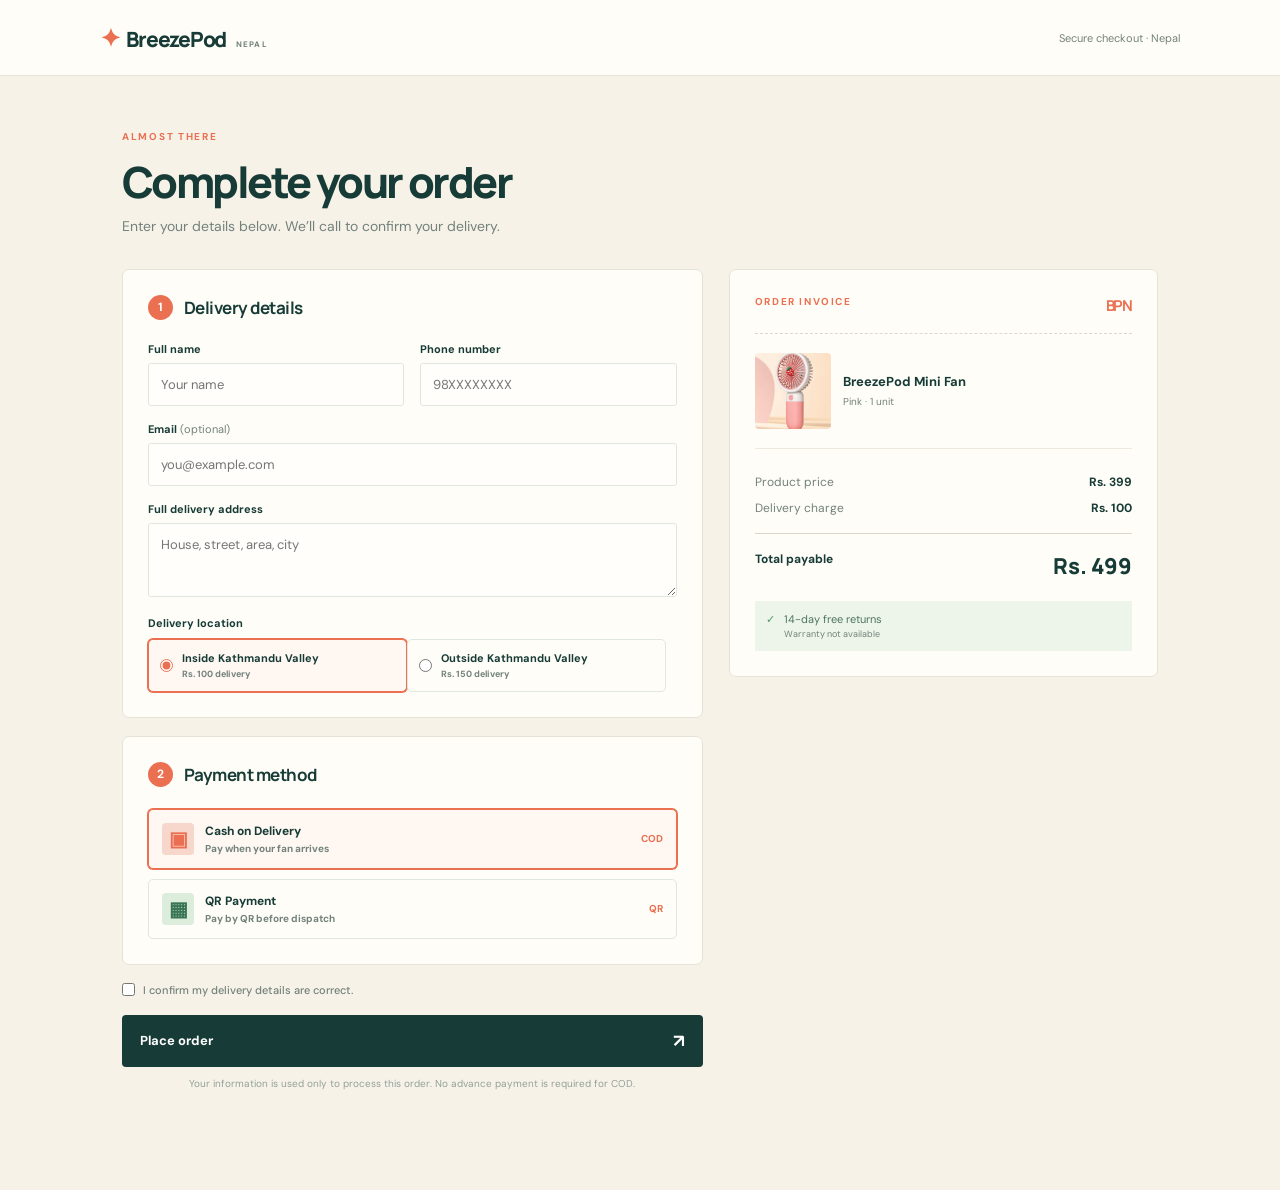
==== checkout.html @ 7b7bcc1d "Build BreezePod Nepal storefront" ====
<!doctype html>
<html lang="en">
<head>
  <meta charset="UTF-8" /><meta name="viewport" content="width=device-width, initial-scale=1.0" />
  <title>Checkout · BreezePod Nepal</title>
  <link rel="preconnect" href="https://fonts.googleapis.com"><link rel="preconnect" href="https://fonts.gstatic.com" crossorigin>
  <link href="https://fonts.googleapis.com/css2?family=DM+Sans:wght@400;500;600;700&family=Manrope:wght@700;800&display=swap" rel="stylesheet">
  <link rel="stylesheet" href="styles.css" /><link rel="stylesheet" href="checkout.css?v=2" />
</head>
<body class="checkout-page">
  <header class="checkout-header"><a class="brand" href="index.html"><span class="brand-mark">✦</span> BreezePod <small>NEPAL</small></a><span class="secure-label">Secure checkout · Nepal</span></header>
  <main class="checkout-main">
    <div class="checkout-heading"><p class="eyebrow">Almost there</p><h1>Complete your order</h1><p>Enter your details below. We’ll call to confirm your delivery.</p></div>
    <div class="checkout-grid">
      <form id="checkoutForm" class="checkout-form">
        <section class="checkout-card"><div class="step-title"><span>1</span><h2>Delivery details</h2></div><div class="form-grid"><label>Full name<input name="customerName" required placeholder="Your name" /></label><label>Phone number<input name="primaryPhone" required inputmode="tel" placeholder="98XXXXXXXX" /></label><label class="wide">Email <span class="optional">(optional)</span><input name="email" type="email" placeholder="you@example.com" /></label><label class="wide">Full delivery address<textarea name="fullAddress" required placeholder="House, street, area, city"></textarea></label><div class="wide delivery-choice"><span class="field-title">Delivery location</span><label class="location-option selected"><input type="radio" name="deliveryLocation" value="Inside Kathmandu Valley" checked /><span><strong>Inside Kathmandu Valley</strong><small>Rs. 100 delivery</small></span></label><label class="location-option"><input type="radio" name="deliveryLocation" value="Outside Kathmandu Valley" /><span><strong>Outside Kathmandu Valley</strong><small>Rs. 150 delivery</small></span></label></div></div></section>
        <section class="checkout-card"><div class="step-title"><span>2</span><h2>Payment method</h2></div><div class="payment-options"><label class="payment-option selected"><input type="radio" name="paymentMethod" value="Cash on Delivery" checked /><span class="payment-icon">▣</span><span><strong>Cash on Delivery</strong><small>Pay when your fan arrives</small></span><b>COD</b></label><label class="payment-option"><input type="radio" name="paymentMethod" value="QR Payment" /><span class="payment-icon qr">▦</span><span><strong>QR Payment</strong><small>Pay by QR before dispatch</small></span><b>QR</b></label></div><div id="qrPaymentPanel" class="qr-payment-panel" hidden><div class="qr-image-wrap"><img src="assets/payment-qr.jpg" alt="QR payment code" /><a class="qr-download" href="assets/payment-qr.jpg" download="BreezePod-payment-QR.jpg">Download QR code ↓</a></div><div><strong>Scan to pay</strong><p>After payment, enter your transaction code below. This is required for manual verification.</p><label>Transaction code<input id="transactionCode" name="transactionCode" placeholder="Enter transaction code" /></label></div></div></section>
        <label class="check-line"><input type="checkbox" required /> <span>I confirm my delivery details are correct.</span></label>
        <button class="button dark full" type="submit">Place order <span>↗</span></button>
        <p class="checkout-footnote">Your information is used only to process this order. No advance payment is required for COD.</p>
      </form>
      <aside class="invoice-card"><div class="invoice-top"><span>ORDER INVOICE</span><strong>BPN</strong></div><div class="invoice-product"><img id="invoiceImage" src="assets/product-hero.png" alt="Selected fan" /><div><strong>BreezePod Mini Fan</strong><span id="invoiceVariant">Pink · 1 unit</span></div></div><div class="invoice-lines"><div><span>Product price</span><strong id="invoiceSubtotal">Rs. 399</strong></div><div><span>Delivery charge</span><strong>Rs. 100</strong></div></div><div class="invoice-total"><span>Total payable</span><strong id="invoiceTotal">Rs. 499</strong></div><div class="invoice-note"><span>✓</span><p>14-day free returns<br><small>Warranty not available</small></p></div></aside>
    </div>
  </main>
  <script src="checkout.js?v=3"></script>
</body>
</html>
---- styles.css ----
:root{--ink:#173b36;--muted:#72827b;--cream:#fffaf0;--yellow:#f5c54f;--coral:#eb7051;--line:#dfe8df;--white:#fffdf7}*{box-sizing:border-box}html{scroll-behavior:smooth}body{margin:0;background:var(--cream);color:var(--ink);font-family:'DM Sans',sans-serif}a{color:inherit;text-decoration:none}.page-width{max-width:1140px;margin:auto;padding-left:24px;padding-right:24px}.urgency{height:30px;background:var(--ink);color:#fff9e7;display:flex;justify-content:center;align-items:center;gap:9px;font-size:10px;letter-spacing:.06em}.urgency span{color:var(--yellow)}.urgency b{color:#6fa184}.site-header{height:69px;display:flex;align-items:center;justify-content:space-between;max-width:1140px;margin:auto;padding:0 24px}.brand{font-family:Manrope,sans-serif;font-weight:800;letter-spacing:-.06em;font-size:21px}.brand-mark{color:var(--coral);font-size:25px;margin-right:4px}.brand small{font-family:'DM Sans';font-size:8px;letter-spacing:.15em;color:var(--muted);margin-left:7px}.header-order{font-size:12px;font-weight:700;background:var(--coral);color:white;border-radius:4px;padding:11px 15px}.header-order span{font-size:16px;margin-left:9px}.buy-first{max-width:1140px;margin:auto;display:grid;grid-template-columns:1.08fr .92fr;gap:57px;align-items:center;padding:17px 24px 44px}.visual-side{position:relative}.hero-image{height:520px;border-radius:12px;overflow:hidden;background:#f6db98}.hero-image img{height:100%;width:100%;object-fit:cover}.review-pill{position:absolute;z-index:2;top:15px;left:15px;padding:10px 13px;border-radius:3px;background:#fffdf7;box-shadow:0 8px 25px #705b2d1f;font-size:11px}.review-pill strong{font-size:14px}.review-pill span{color:var(--yellow);font-size:10px;letter-spacing:-2px;margin:0 5px}.review-pill small{color:var(--muted)}.image-caption{display:flex;justify-content:space-between;color:var(--muted);font-size:10px;margin:8px 1px}.quick-thumbs{display:flex;gap:9px;margin-top:10px}.thumb{height:56px;width:56px;border-radius:4px;overflow:hidden;border:2px solid transparent;padding:0;cursor:pointer;background:#f5eddd}.thumb.active{border-color:var(--coral)}.thumb img{width:100%;height:100%;object-fit:cover}.buy-side{padding:3px 0}.eyebrow{color:var(--coral);font-size:10px;font-weight:700;letter-spacing:.17em;text-transform:uppercase;margin:0 0 17px}.live-dot{height:7px;width:7px;background:#63b476;border-radius:50%;display:inline-block;margin-right:7px}.buy-side h1,h2{font-family:Manrope,sans-serif;letter-spacing:-.065em;line-height:1.02;margin:0}.buy-side h1{font-size:54px}.buy-side h1 em,h2 em{color:var(--coral);font-style:normal}.sales-line{font-size:15px;color:var(--muted);line-height:1.6;max-width:390px;margin:19px 0 18px}.price-row{display:flex;align-items:center;gap:12px;margin-bottom:16px}.price-row strong{font:800 29px Manrope}.price-row del{color:#9ba99f;font-size:14px}.price-row b{font-size:10px;color:#7b651f;background:#f4dc8e;padding:6px 8px;border-radius:3px}.benefit-strip{display:flex;gap:8px;flex-wrap:wrap;margin-bottom:20px}.benefit-strip span{font-size:10px;font-weight:600;color:#43705d;background:#e6f0e5;padding:7px 9px;border-radius:3px}.choice-box{border-top:1px solid var(--line);padding-top:17px}.choice-head{display:flex;justify-content:space-between;font-size:12px}.choice-head strong{font-weight:700}.color-options{display:flex;gap:11px;margin:13px 0 20px;flex-wrap:wrap}.color-swatch{height:28px;width:28px;border-radius:50%;border:3px solid var(--cream);outline:1px solid transparent;cursor:pointer}.color-swatch.selected{outline-color:var(--coral)}.pink{background:#eeb8bb}.green{background:#2b8668}.yellow{background:#f3c32e}.orange{background:#ec7149}.mint{background:#8fd8cb}.burgundy{background:#6d293e}.navy{background:#293d4c}.purchase-row{display:flex;gap:11px}.quantity-control{display:flex;align-items:center;border:1px solid var(--line);border-radius:4px;background:white}.quantity-control button{background:transparent;border:0;font-size:18px;width:31px;height:47px;color:var(--ink);cursor:pointer}.quantity-control strong{font-size:12px;width:23px;text-align:center}.button{display:inline-flex;align-items:center;justify-content:space-between;border:0;border-radius:4px;padding:14px 18px;font:700 13px 'DM Sans';cursor:pointer}.button span,.button i{font-size:18px;margin-left:16px;font-style:normal}.primary{background:var(--coral);color:#fff;box-shadow:0 10px 25px #eb705130}.buy-button{flex:1;justify-content:center;font-size:14px}.delivery-line{display:flex;gap:10px;align-items:center;border-bottom:1px solid var(--line);padding:16px 0 13px}.delivery-line>span:first-child{font-size:18px;color:var(--coral)}.delivery-line strong,.delivery-line small{display:block}.delivery-line strong{font-size:11px}.delivery-line small{font-size:10px;color:var(--muted);margin-top:3px}.delivery-line .lock{margin-left:auto;color:#82a391}.stock-note{font-size:10px;color:#6d8177;margin:12px 0 0}.stock-note span{height:6px;width:6px;border-radius:50%;display:inline-block;background:#e5a031;margin-right:5px}.social-proof{background:#f4d47b;display:flex;justify-content:center;align-items:center;gap:60px;padding:28px 24px}.social-proof>div:first-child{max-width:415px;position:relative;padding-left:35px}.social-proof p{font:700 16px/1.35 Manrope;margin:0 0 8px}.social-proof b{position:absolute;left:0;top:-10px;color:var(--coral);font:800 44px Manrope}.social-proof small{font-size:10px;color:#6c775e}.proof-stat{border-left:1px solid #cbae54;padding-left:35px}.proof-stat strong,.proof-stat span{display:block}.proof-stat strong{font:800 22px Manrope}.proof-stat span{font-size:10px;color:#6c775e;margin-top:3px}.details{padding-top:102px;padding-bottom:110px}.section-title h2{font-size:43px}.section-title{display:flex;justify-content:space-between;align-items:end;margin-bottom:48px}.section-title .eyebrow{margin:0 0 6px}.feature-grid{display:grid;grid-template-columns:repeat(3,1fr);border-top:1px solid var(--line);margin-bottom:110px}.feature-grid article{padding:26px 35px 0 0;border-right:1px solid var(--line);margin-right:35px}.feature-grid article:last-child{border-right:0}.feature-grid span{color:#a5b7ad;font-size:11px}.feature-grid h3{font:700 18px Manrope;margin:27px 0 10px}.feature-grid p,.description-block p,.description-block li{color:var(--muted);font-size:13px;line-height:1.7}.description-block{display:grid;grid-template-columns:1fr 1fr;gap:100px;border-top:1px solid var(--line);padding-top:54px}.description-block h2{font-size:38px}.description-block ul{padding:0;list-style:none;columns:2}.description-block li{margin:10px 0}.description-block li:before{content:'✓';color:var(--coral);font-weight:700;margin-right:8px}.order-section{background:var(--ink);color:#fff;padding:88px 0}.order-wrap{display:grid;grid-template-columns:.8fr 1.2fr;gap:85px}.order-section h2{font-size:50px}.order-section .order-wrap>div>p:not(.eyebrow){color:#b4c8bc;max-width:300px;line-height:1.6;font-size:14px}form{background:var(--white);color:var(--ink);padding:27px;border-radius:6px}.form-grid{display:grid;grid-template-columns:1fr 1fr;gap:16px}label{font-size:11px;font-weight:700}input,textarea{display:block;width:100%;padding:11px;margin-top:7px;border:1px solid var(--line);border-radius:3px;background:#fffefb;font:13px 'DM Sans';color:var(--ink)}textarea{height:70px;resize:vertical}.wide{grid-column:span 2}.check-line{display:flex;align-items:center;gap:8px;color:var(--muted);font-weight:500;margin:18px 0}.check-line input{width:auto;margin:0;accent-color:var(--coral)}.full{width:100%}.dark{background:var(--ink);color:white}.form-footnote{text-align:center;color:#98a59c;font-size:10px}.success-message{background:#e5f4e7;color:#316d3b;padding:12px;border-radius:3px;font-size:12px;text-align:center}.site-footer{min-height:90px;display:flex;align-items:center;justify-content:space-between;color:var(--muted);font-size:10px}.mobile-buybar{display:none}
@media(max-width:800px){body{padding-bottom:73px}.urgency{height:28px;font-size:9px;white-space:nowrap;padding:0 7px}.site-header{height:56px;padding:0 16px}.brand{font-size:18px}.header-order{display:none}.buy-first{display:flex;flex-direction:column;gap:18px;padding:7px 14px 22px;align-items:stretch}.visual-side{order:0}.buy-side{order:1}.hero-image{height:57vh;min-height:360px;max-height:500px;border-radius:9px}.review-pill{top:10px;left:10px;padding:8px 10px}.image-caption{margin-top:6px}.quick-thumbs{position:absolute;bottom:20px;right:9px;margin:0}.thumb{height:46px;width:46px;border-color:#fff9}.buy-side h1{font-size:42px}.sales-line{font-size:14px;margin:13px 0}.eyebrow{margin-bottom:12px}.benefit-strip{margin-bottom:14px}.choice-box{padding-top:14px}.color-options{margin-bottom:14px}.purchase-row{margin-top:2px}.delivery-line{padding:12px 0 8px}.stock-note{margin-top:9px}.social-proof{gap:25px;justify-content:space-between;padding:23px 18px}.social-proof>div:first-child{padding-left:21px;max-width:230px}.social-proof p{font-size:12px}.proof-stat{padding-left:17px}.proof-stat strong{font-size:17px}.proof-stat span{font-size:9px}.details{padding:66px 18px 75px}.section-title{display:block;margin-bottom:32px}.section-title h2{font-size:35px}.feature-grid{grid-template-columns:1fr;margin-bottom:65px}.feature-grid article{border-right:0;border-bottom:1px solid var(--line);padding:20px 0;margin:0}.feature-grid h3{margin:14px 0 6px}.description-block{grid-template-columns:1fr;gap:20px;padding-top:35px}.description-block h2{font-size:32px}.description-block ul{columns:1}.order-section{padding:66px 0}.order-wrap{grid-template-columns:1fr;gap:28px}.order-wrap.page-width{padding-left:18px;padding-right:18px}.order-section h2{font-size:40px}.form-grid{gap:13px}.mobile-buybar{height:67px;position:fixed;z-index:20;bottom:0;left:0;right:0;display:flex;align-items:center;justify-content:space-between;gap:12px;padding:9px 14px;background:#fffdf7;box-shadow:0 -5px 20px #173b3620}.mobile-buybar strong,.mobile-buybar small{display:block}.mobile-buybar strong{font:800 18px Manrope}.mobile-buybar small{font-size:9px;color:var(--muted)}.mobile-buybar .button{width:57%;padding:13px 16px}.site-footer{padding:20px 18px;flex-wrap:wrap;gap:10px}.site-footer>span:last-child{width:100%}}
@media(max-width:380px){.hero-image{min-height:320px}.buy-side h1{font-size:37px}.benefit-strip span{font-size:9px;padding:6px}.color-options{gap:8px}}
---- checkout.css ----
.checkout-page{background:#f7f2e8;min-height:100vh}.checkout-header{height:76px;background:#fffdf7;border-bottom:1px solid #e8e4d9;display:flex;align-items:center;justify-content:space-between;padding:0 max(22px,calc((100% - 1080px)/2))}.secure-label{font-size:11px;color:var(--muted)}.checkout-main{max-width:1080px;margin:auto;padding:54px 22px 90px}.checkout-heading h1{font:800 43px/1.02 Manrope;letter-spacing:-.06em;margin:0}.checkout-heading>p:last-child{color:var(--muted);font-size:14px;margin:13px 0 34px}.checkout-grid{display:grid;grid-template-columns:1.15fr .85fr;gap:26px;align-items:start}.checkout-form{background:transparent;padding:0}.checkout-card,.invoice-card{background:#fffdf7;border:1px solid #e7e2d8;border-radius:7px;padding:25px;margin-bottom:18px}.step-title{display:flex;align-items:center;gap:11px;margin-bottom:22px}.step-title>span{width:25px;height:25px;border-radius:50%;background:var(--coral);color:white;display:grid;place-items:center;font-size:12px;font-weight:700}.step-title h2{font:700 17px Manrope;letter-spacing:-.03em}.checkout-page .form-grid{display:grid;grid-template-columns:1fr 1fr;gap:16px}.checkout-page label{font-size:11px;font-weight:700}.checkout-page input,.checkout-page textarea{display:block;width:100%;padding:12px;margin-top:7px;border:1px solid #dfe8df;border-radius:3px;background:#fffefb;font:13px 'DM Sans';color:var(--ink)}.checkout-page textarea{height:74px;resize:vertical}.checkout-page .wide{grid-column:span 2}.payment-options{display:grid;gap:10px}.payment-option{display:flex;align-items:center;gap:11px;border:1px solid #dfe8df;border-radius:5px;padding:13px;cursor:pointer}.payment-option.selected{border-color:var(--coral);background:#fff7f2;box-shadow:0 0 0 1px var(--coral)}.payment-option input{display:none}.payment-icon{display:grid;place-items:center;width:32px;height:32px;background:#f7d6cc;color:var(--coral);border-radius:4px;font-size:20px}.payment-icon.qr{background:#dceddc;color:#397455}.payment-option span:nth-of-type(2){flex:1}.payment-option strong,.payment-option small{display:block}.payment-option strong{font-size:12px}.payment-option small{font-size:10px;color:var(--muted);margin-top:3px}.payment-option>b{font-size:10px;color:var(--coral)}.qr-note{font-size:10px;line-height:1.5;background:#fff4d4;color:#78642c;padding:11px;margin-top:12px;border-radius:3px}.checkout-page .check-line{display:flex;align-items:center;gap:8px;color:var(--muted);font-weight:500;margin:18px 0}.checkout-page .check-line input{width:auto;margin:0;accent-color:var(--coral)}.checkout-footnote{text-align:center;color:#93a198;font-size:10px}.invoice-card{position:sticky;top:20px}.invoice-top{display:flex;justify-content:space-between;color:var(--coral);font-size:10px;font-weight:700;letter-spacing:.16em;border-bottom:1px dashed #ddd7cb;padding-bottom:17px}.invoice-top strong{font-family:Manrope;font-size:15px;letter-spacing:-.08em}.invoice-product{display:flex;align-items:center;gap:12px;padding:19px 0}.invoice-product img{width:76px;height:76px;border-radius:4px;object-fit:cover}.invoice-product strong,.invoice-product span{display:block}.invoice-product strong{font-size:13px}.invoice-product span{font-size:10px;color:var(--muted);margin-top:5px}.invoice-lines{border-top:1px solid #eee9df;padding-top:15px}.invoice-lines div,.invoice-total{display:flex;justify-content:space-between;font-size:12px;margin:10px 0}.invoice-lines span{color:var(--muted)}.invoice-total{border-top:1px solid #ddd7cb;padding-top:17px;margin-top:17px;font-weight:700}.invoice-total strong{font:800 22px Manrope}.invoice-note{display:flex;gap:9px;background:#edf4e9;margin-top:20px;padding:11px;font-size:11px;color:#4d765c}.invoice-note span{color:#4c9b62}.invoice-note p{margin:0}.invoice-note small{color:var(--muted);font-size:9px}
@media(max-width:760px){.checkout-header{height:64px;padding:0 16px}.secure-label{font-size:9px}.checkout-main{padding:35px 14px 50px}.checkout-heading h1{font-size:34px}.checkout-grid{grid-template-columns:1fr;gap:12px}.invoice-card{grid-row:1;position:static}.checkout-form{grid-row:2}.invoice-product img{width:62px;height:62px}.checkout-card{padding:19px}.checkout-page .form-grid{gap:13px}.checkout-page .button{padding:15px}.checkout-page .wide{grid-column:span 2}}
@media(max-width:410px){.checkout-page .form-grid{grid-template-columns:1fr}.checkout-page .wide{grid-column:auto}}
.thank-page{min-height:100vh;display:grid;place-items:center;background:#f4d47b;padding:24px}.thank-card{max-width:560px;text-align:center;background:#fffdf7;border-radius:9px;padding:54px 36px;box-shadow:0 20px 60px #8a6d2628}.thank-mark{width:58px;height:58px;border-radius:50%;display:grid;place-items:center;margin:0 auto 22px;background:#e3f1e1;color:#4e9a5f;font:700 30px Manrope}.thank-card h1{font:800 42px/1.04 Manrope;letter-spacing:-.06em;margin:0}.thank-card h1 em{color:var(--coral);font-style:normal}.thank-card>p:not(.eyebrow){color:var(--muted);font-size:14px;line-height:1.6;max-width:380px;margin:18px auto 25px}.thank-summary{display:grid;grid-template-columns:1fr 1fr;gap:8px 20px;text-align:left;border-top:1px dashed #ded7c9;border-bottom:1px dashed #ded7c9;padding:16px 0;margin-bottom:25px}.thank-summary span{font-size:10px;color:var(--muted)}.thank-summary strong{font-size:13px}.thank-summary strong:nth-of-type(2){text-align:right;font:800 19px Manrope}.thank-card .button{width:100%}@media(max-width:480px){.thank-card{padding:42px 22px}.thank-card h1{font-size:34px}}
.optional{font-weight:400;color:var(--muted)}.address-hint{display:block;color:var(--muted);font-size:10px;font-weight:400;margin-top:7px}
.field-title{display:block;font-size:11px;font-weight:700;margin-bottom:9px}.delivery-choice{margin-top:3px}.location-option{display:inline-flex;vertical-align:top;width:49%;align-items:center;gap:9px;border:1px solid #dfe8df;border-radius:5px;padding:11px;cursor:pointer}.location-option.selected{border-color:var(--coral);background:#fff7f2;box-shadow:0 0 0 1px var(--coral)}.location-option input{width:auto!important;margin:0!important;accent-color:var(--coral)}.location-option strong,.location-option small{display:block}.location-option strong{font-size:11px}.location-option small{font-size:9px;color:var(--muted);margin-top:3px}.qr-payment-panel{display:flex;align-items:center;gap:16px;background:#f0f7ec;border:1px solid #d7e7d2;border-radius:5px;margin-top:13px;padding:13px}.qr-payment-panel img{width:125px;height:125px;object-fit:contain;background:white}.qr-payment-panel strong{font-size:13px}.qr-payment-panel p{color:var(--muted);font-size:10px;line-height:1.5;margin:7px 0 10px}.qr-payment-panel label{font-size:10px}.qr-payment-panel input{margin-top:5px}@media(max-width:760px){.location-option{width:100%;margin-bottom:8px}.qr-payment-panel{align-items:flex-start}.qr-payment-panel img{width:105px;height:105px}}@media(max-width:410px){.qr-payment-panel{display:block}.qr-payment-panel img{display:block;margin:0 auto 12px}}
.qr-payment-panel[hidden]{display:none!important}
.qr-image-wrap{display:flex;flex-direction:column;align-items:center;gap:7px}.qr-download{font-size:10px;font-weight:700;color:var(--coral);white-space:nowrap}.qr-download:hover{text-decoration:underline}
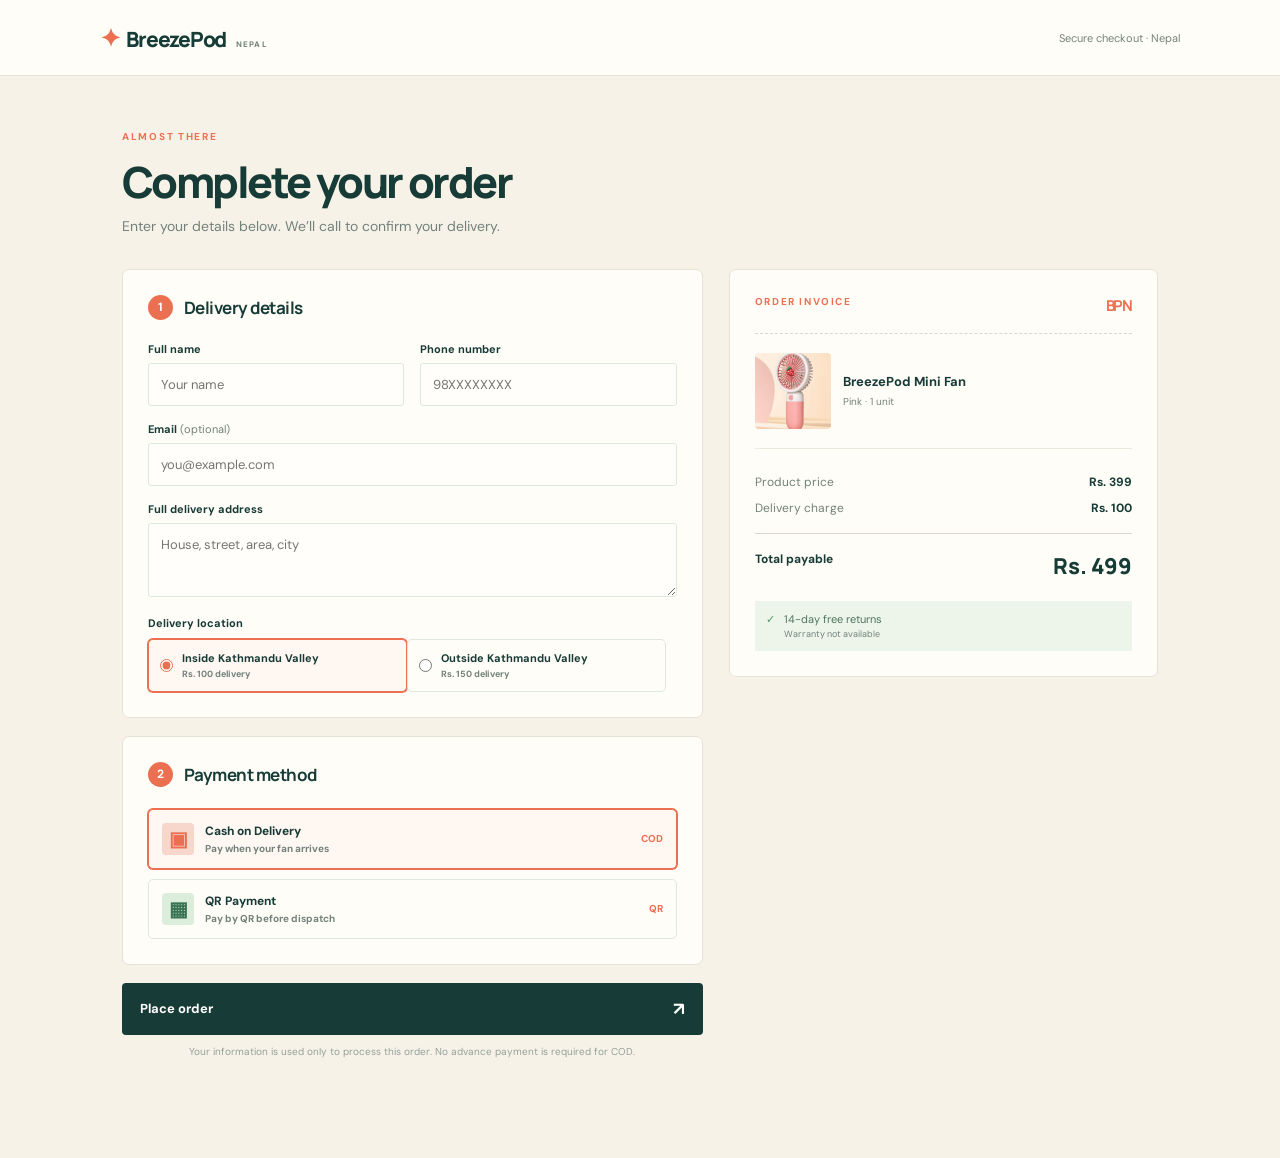
==== commit 48d90ced: "Remove checkout confirmation checkbox" ====
--- a/checkout.html
+++ b/checkout.html
@@ -3,6 +3,7 @@
 <head>
   <meta charset="UTF-8" /><meta name="viewport" content="width=device-width, initial-scale=1.0" />
   <title>Checkout · BreezePod Nepal</title>
+  <link rel="icon" href="assets/favicon.svg" type="image/svg+xml" />
   <link rel="preconnect" href="https://fonts.googleapis.com"><link rel="preconnect" href="https://fonts.gstatic.com" crossorigin>
   <link href="https://fonts.googleapis.com/css2?family=DM+Sans:wght@400;500;600;700&family=Manrope:wght@700;800&display=swap" rel="stylesheet">
   <link rel="stylesheet" href="styles.css" /><link rel="stylesheet" href="checkout.css?v=2" />
@@ -15,8 +16,8 @@
       <form id="checkoutForm" class="checkout-form">
         <section class="checkout-card"><div class="step-title"><span>1</span><h2>Delivery details</h2></div><div class="form-grid"><label>Full name<input name="customerName" required placeholder="Your name" /></label><label>Phone number<input name="primaryPhone" required inputmode="tel" placeholder="98XXXXXXXX" /></label><label class="wide">Email <span class="optional">(optional)</span><input name="email" type="email" placeholder="you@example.com" /></label><label class="wide">Full delivery address<textarea name="fullAddress" required placeholder="House, street, area, city"></textarea></label><div class="wide delivery-choice"><span class="field-title">Delivery location</span><label class="location-option selected"><input type="radio" name="deliveryLocation" value="Inside Kathmandu Valley" checked /><span><strong>Inside Kathmandu Valley</strong><small>Rs. 100 delivery</small></span></label><label class="location-option"><input type="radio" name="deliveryLocation" value="Outside Kathmandu Valley" /><span><strong>Outside Kathmandu Valley</strong><small>Rs. 150 delivery</small></span></label></div></div></section>
         <section class="checkout-card"><div class="step-title"><span>2</span><h2>Payment method</h2></div><div class="payment-options"><label class="payment-option selected"><input type="radio" name="paymentMethod" value="Cash on Delivery" checked /><span class="payment-icon">▣</span><span><strong>Cash on Delivery</strong><small>Pay when your fan arrives</small></span><b>COD</b></label><label class="payment-option"><input type="radio" name="paymentMethod" value="QR Payment" /><span class="payment-icon qr">▦</span><span><strong>QR Payment</strong><small>Pay by QR before dispatch</small></span><b>QR</b></label></div><div id="qrPaymentPanel" class="qr-payment-panel" hidden><div class="qr-image-wrap"><img src="assets/payment-qr.jpg" alt="QR payment code" /><a class="qr-download" href="assets/payment-qr.jpg" download="BreezePod-payment-QR.jpg">Download QR code ↓</a></div><div><strong>Scan to pay</strong><p>After payment, enter your transaction code below. This is required for manual verification.</p><label>Transaction code<input id="transactionCode" name="transactionCode" placeholder="Enter transaction code" /></label></div></div></section>
-        <label class="check-line"><input type="checkbox" required /> <span>I confirm my delivery details are correct.</span></label>
         <button class="button dark full" type="submit">Place order <span>↗</span></button>
+        <p id="checkoutError" class="checkout-error" hidden></p>
         <p class="checkout-footnote">Your information is used only to process this order. No advance payment is required for COD.</p>
       </form>
       <aside class="invoice-card"><div class="invoice-top"><span>ORDER INVOICE</span><strong>BPN</strong></div><div class="invoice-product"><img id="invoiceImage" src="assets/product-hero.png" alt="Selected fan" /><div><strong>BreezePod Mini Fan</strong><span id="invoiceVariant">Pink · 1 unit</span></div></div><div class="invoice-lines"><div><span>Product price</span><strong id="invoiceSubtotal">Rs. 399</strong></div><div><span>Delivery charge</span><strong>Rs. 100</strong></div></div><div class="invoice-total"><span>Total payable</span><strong id="invoiceTotal">Rs. 499</strong></div><div class="invoice-note"><span>✓</span><p>14-day free returns<br><small>Warranty not available</small></p></div></aside>
--- a/checkout.css
+++ b/checkout.css
@@ -6,3 +6,6 @@
 .field-title{display:block;font-size:11px;font-weight:700;margin-bottom:9px}.delivery-choice{margin-top:3px}.location-option{display:inline-flex;vertical-align:top;width:49%;align-items:center;gap:9px;border:1px solid #dfe8df;border-radius:5px;padding:11px;cursor:pointer}.location-option.selected{border-color:var(--coral);background:#fff7f2;box-shadow:0 0 0 1px var(--coral)}.location-option input{width:auto!important;margin:0!important;accent-color:var(--coral)}.location-option strong,.location-option small{display:block}.location-option strong{font-size:11px}.location-option small{font-size:9px;color:var(--muted);margin-top:3px}.qr-payment-panel{display:flex;align-items:center;gap:16px;background:#f0f7ec;border:1px solid #d7e7d2;border-radius:5px;margin-top:13px;padding:13px}.qr-payment-panel img{width:125px;height:125px;object-fit:contain;background:white}.qr-payment-panel strong{font-size:13px}.qr-payment-panel p{color:var(--muted);font-size:10px;line-height:1.5;margin:7px 0 10px}.qr-payment-panel label{font-size:10px}.qr-payment-panel input{margin-top:5px}@media(max-width:760px){.location-option{width:100%;margin-bottom:8px}.qr-payment-panel{align-items:flex-start}.qr-payment-panel img{width:105px;height:105px}}@media(max-width:410px){.qr-payment-panel{display:block}.qr-payment-panel img{display:block;margin:0 auto 12px}}
 .qr-payment-panel[hidden]{display:none!important}
 .qr-image-wrap{display:flex;flex-direction:column;align-items:center;gap:7px}.qr-download{font-size:10px;font-weight:700;color:var(--coral);white-space:nowrap}.qr-download:hover{text-decoration:underline}
+.checkout-error{background:#fff0ed;color:#a84532;border:1px solid #f2c3b9;border-radius:4px;padding:11px;font-size:11px;line-height:1.5}.checkout-error[hidden]{display:none!important}
+.thank-actions{display:grid;gap:12px}.text-link{color:var(--ink);font-size:12px;font-weight:700}.receipt-page{min-height:100vh;background:#f4d47b;padding:32px 18px}.receipt-shell{max-width:680px;margin:auto}.receipt-tools{display:flex;justify-content:space-between;align-items:center;margin-bottom:16px}.receipt-tools a,.receipt-tools button{border:0;background:none;color:var(--ink);font:700 12px 'DM Sans';cursor:pointer}.receipt-tools button{background:var(--coral);color:#fff;padding:12px 17px;border-radius:4px}.receipt-card{background:#fffdf7;border-radius:8px;padding:34px;box-shadow:0 20px 60px #8a6d2628}.receipt-brand{display:flex;justify-content:space-between;align-items:start;border-bottom:1px dashed #d8d0c1;padding-bottom:22px}.receipt-brand h1{font:800 28px Manrope;letter-spacing:-.06em;margin:0}.receipt-brand p{color:var(--coral);font-size:10px;font-weight:700;letter-spacing:.14em;margin:6px 0 0}.receipt-status{text-align:right;color:#4e9a5f;font-size:11px;font-weight:700}.receipt-meta{display:grid;grid-template-columns:1fr 1fr;gap:15px 28px;padding:22px 0;border-bottom:1px solid #eee9df}.receipt-meta span,.receipt-row span{display:block;color:var(--muted);font-size:10px;margin-bottom:4px}.receipt-meta strong,.receipt-row strong{font-size:12px;overflow-wrap:anywhere}.receipt-section{padding:20px 0;border-bottom:1px solid #eee9df}.receipt-section h2{font:700 13px Manrope;margin:0 0 14px}.receipt-row{display:flex;justify-content:space-between;gap:20px;margin:10px 0}.receipt-row strong:last-child{text-align:right}.receipt-total{display:flex;justify-content:space-between;align-items:end;padding-top:18px;font-weight:700}.receipt-total span{font-size:13px}.receipt-total strong{font:800 25px Manrope}.receipt-footer{text-align:center;color:var(--muted);font-size:10px;line-height:1.6;padding-top:21px}@media(max-width:520px){.receipt-page{padding:18px 12px}.receipt-card{padding:23px 18px}.receipt-brand h1{font-size:23px}.receipt-meta{grid-template-columns:1fr}.receipt-tools{margin-bottom:10px}}
+@media print{.receipt-page{background:#fff;padding:0}.receipt-tools{display:none}.receipt-card{box-shadow:none;border:0;padding:0}.receipt-shell{max-width:none}.receipt-footer{padding-bottom:0}}
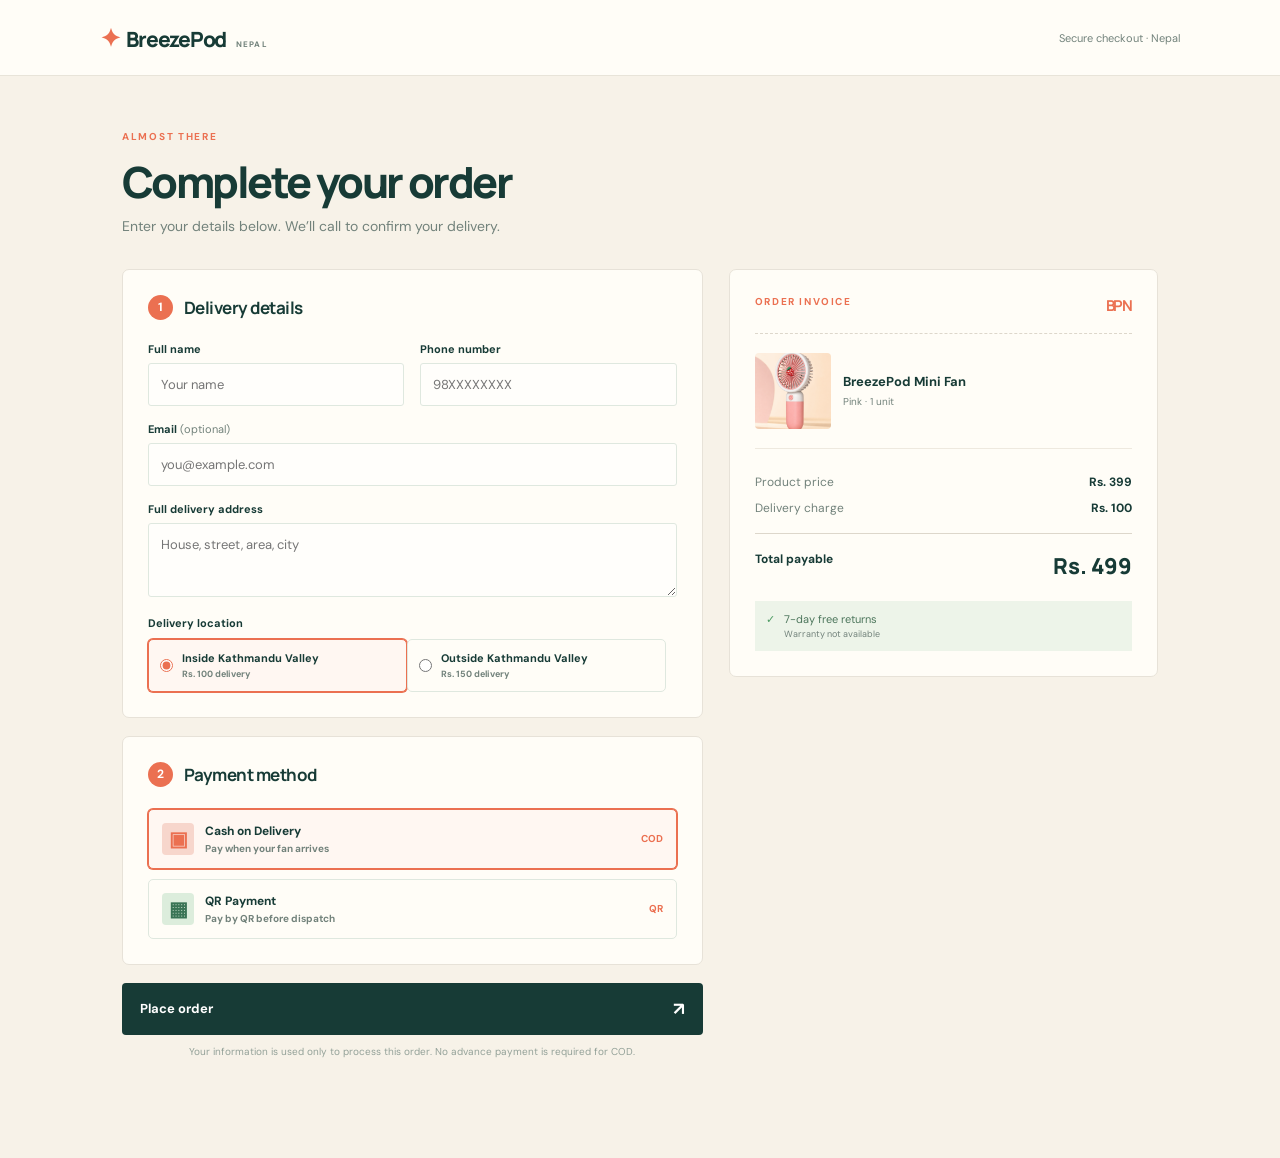
==== commit f29680dc: "Change return policy to seven days" ====
--- a/checkout.html
+++ b/checkout.html
@@ -20,7 +20,7 @@
         <p id="checkoutError" class="checkout-error" hidden></p>
         <p class="checkout-footnote">Your information is used only to process this order. No advance payment is required for COD.</p>
       </form>
-      <aside class="invoice-card"><div class="invoice-top"><span>ORDER INVOICE</span><strong>BPN</strong></div><div class="invoice-product"><img id="invoiceImage" src="assets/product-hero.png" alt="Selected fan" /><div><strong>BreezePod Mini Fan</strong><span id="invoiceVariant">Pink · 1 unit</span></div></div><div class="invoice-lines"><div><span>Product price</span><strong id="invoiceSubtotal">Rs. 399</strong></div><div><span>Delivery charge</span><strong>Rs. 100</strong></div></div><div class="invoice-total"><span>Total payable</span><strong id="invoiceTotal">Rs. 499</strong></div><div class="invoice-note"><span>✓</span><p>14-day free returns<br><small>Warranty not available</small></p></div></aside>
+      <aside class="invoice-card"><div class="invoice-top"><span>ORDER INVOICE</span><strong>BPN</strong></div><div class="invoice-product"><img id="invoiceImage" src="assets/product-hero.png" alt="Selected fan" /><div><strong>BreezePod Mini Fan</strong><span id="invoiceVariant">Pink · 1 unit</span></div></div><div class="invoice-lines"><div><span>Product price</span><strong id="invoiceSubtotal">Rs. 399</strong></div><div><span>Delivery charge</span><strong>Rs. 100</strong></div></div><div class="invoice-total"><span>Total payable</span><strong id="invoiceTotal">Rs. 499</strong></div><div class="invoice-note"><span>✓</span><p>7-day free returns<br><small>Warranty not available</small></p></div></aside>
     </div>
   </main>
   <script src="checkout.js?v=3"></script>
--- a/styles.css
+++ b/styles.css
@@ -1,3 +1,5 @@
 :root{--ink:#173b36;--muted:#72827b;--cream:#fffaf0;--yellow:#f5c54f;--coral:#eb7051;--line:#dfe8df;--white:#fffdf7}*{box-sizing:border-box}html{scroll-behavior:smooth}body{margin:0;background:var(--cream);color:var(--ink);font-family:'DM Sans',sans-serif}a{color:inherit;text-decoration:none}.page-width{max-width:1140px;margin:auto;padding-left:24px;padding-right:24px}.urgency{height:30px;background:var(--ink);color:#fff9e7;display:flex;justify-content:center;align-items:center;gap:9px;font-size:10px;letter-spacing:.06em}.urgency span{color:var(--yellow)}.urgency b{color:#6fa184}.site-header{height:69px;display:flex;align-items:center;justify-content:space-between;max-width:1140px;margin:auto;padding:0 24px}.brand{font-family:Manrope,sans-serif;font-weight:800;letter-spacing:-.06em;font-size:21px}.brand-mark{color:var(--coral);font-size:25px;margin-right:4px}.brand small{font-family:'DM Sans';font-size:8px;letter-spacing:.15em;color:var(--muted);margin-left:7px}.header-order{font-size:12px;font-weight:700;background:var(--coral);color:white;border-radius:4px;padding:11px 15px}.header-order span{font-size:16px;margin-left:9px}.buy-first{max-width:1140px;margin:auto;display:grid;grid-template-columns:1.08fr .92fr;gap:57px;align-items:center;padding:17px 24px 44px}.visual-side{position:relative}.hero-image{height:520px;border-radius:12px;overflow:hidden;background:#f6db98}.hero-image img{height:100%;width:100%;object-fit:cover}.review-pill{position:absolute;z-index:2;top:15px;left:15px;padding:10px 13px;border-radius:3px;background:#fffdf7;box-shadow:0 8px 25px #705b2d1f;font-size:11px}.review-pill strong{font-size:14px}.review-pill span{color:var(--yellow);font-size:10px;letter-spacing:-2px;margin:0 5px}.review-pill small{color:var(--muted)}.image-caption{display:flex;justify-content:space-between;color:var(--muted);font-size:10px;margin:8px 1px}.quick-thumbs{display:flex;gap:9px;margin-top:10px}.thumb{height:56px;width:56px;border-radius:4px;overflow:hidden;border:2px solid transparent;padding:0;cursor:pointer;background:#f5eddd}.thumb.active{border-color:var(--coral)}.thumb img{width:100%;height:100%;object-fit:cover}.buy-side{padding:3px 0}.eyebrow{color:var(--coral);font-size:10px;font-weight:700;letter-spacing:.17em;text-transform:uppercase;margin:0 0 17px}.live-dot{height:7px;width:7px;background:#63b476;border-radius:50%;display:inline-block;margin-right:7px}.buy-side h1,h2{font-family:Manrope,sans-serif;letter-spacing:-.065em;line-height:1.02;margin:0}.buy-side h1{font-size:54px}.buy-side h1 em,h2 em{color:var(--coral);font-style:normal}.sales-line{font-size:15px;color:var(--muted);line-height:1.6;max-width:390px;margin:19px 0 18px}.price-row{display:flex;align-items:center;gap:12px;margin-bottom:16px}.price-row strong{font:800 29px Manrope}.price-row del{color:#9ba99f;font-size:14px}.price-row b{font-size:10px;color:#7b651f;background:#f4dc8e;padding:6px 8px;border-radius:3px}.benefit-strip{display:flex;gap:8px;flex-wrap:wrap;margin-bottom:20px}.benefit-strip span{font-size:10px;font-weight:600;color:#43705d;background:#e6f0e5;padding:7px 9px;border-radius:3px}.choice-box{border-top:1px solid var(--line);padding-top:17px}.choice-head{display:flex;justify-content:space-between;font-size:12px}.choice-head strong{font-weight:700}.color-options{display:flex;gap:11px;margin:13px 0 20px;flex-wrap:wrap}.color-swatch{height:28px;width:28px;border-radius:50%;border:3px solid var(--cream);outline:1px solid transparent;cursor:pointer}.color-swatch.selected{outline-color:var(--coral)}.pink{background:#eeb8bb}.green{background:#2b8668}.yellow{background:#f3c32e}.orange{background:#ec7149}.mint{background:#8fd8cb}.burgundy{background:#6d293e}.navy{background:#293d4c}.purchase-row{display:flex;gap:11px}.quantity-control{display:flex;align-items:center;border:1px solid var(--line);border-radius:4px;background:white}.quantity-control button{background:transparent;border:0;font-size:18px;width:31px;height:47px;color:var(--ink);cursor:pointer}.quantity-control strong{font-size:12px;width:23px;text-align:center}.button{display:inline-flex;align-items:center;justify-content:space-between;border:0;border-radius:4px;padding:14px 18px;font:700 13px 'DM Sans';cursor:pointer}.button span,.button i{font-size:18px;margin-left:16px;font-style:normal}.primary{background:var(--coral);color:#fff;box-shadow:0 10px 25px #eb705130}.buy-button{flex:1;justify-content:center;font-size:14px}.delivery-line{display:flex;gap:10px;align-items:center;border-bottom:1px solid var(--line);padding:16px 0 13px}.delivery-line>span:first-child{font-size:18px;color:var(--coral)}.delivery-line strong,.delivery-line small{display:block}.delivery-line strong{font-size:11px}.delivery-line small{font-size:10px;color:var(--muted);margin-top:3px}.delivery-line .lock{margin-left:auto;color:#82a391}.stock-note{font-size:10px;color:#6d8177;margin:12px 0 0}.stock-note span{height:6px;width:6px;border-radius:50%;display:inline-block;background:#e5a031;margin-right:5px}.social-proof{background:#f4d47b;display:flex;justify-content:center;align-items:center;gap:60px;padding:28px 24px}.social-proof>div:first-child{max-width:415px;position:relative;padding-left:35px}.social-proof p{font:700 16px/1.35 Manrope;margin:0 0 8px}.social-proof b{position:absolute;left:0;top:-10px;color:var(--coral);font:800 44px Manrope}.social-proof small{font-size:10px;color:#6c775e}.proof-stat{border-left:1px solid #cbae54;padding-left:35px}.proof-stat strong,.proof-stat span{display:block}.proof-stat strong{font:800 22px Manrope}.proof-stat span{font-size:10px;color:#6c775e;margin-top:3px}.details{padding-top:102px;padding-bottom:110px}.section-title h2{font-size:43px}.section-title{display:flex;justify-content:space-between;align-items:end;margin-bottom:48px}.section-title .eyebrow{margin:0 0 6px}.feature-grid{display:grid;grid-template-columns:repeat(3,1fr);border-top:1px solid var(--line);margin-bottom:110px}.feature-grid article{padding:26px 35px 0 0;border-right:1px solid var(--line);margin-right:35px}.feature-grid article:last-child{border-right:0}.feature-grid span{color:#a5b7ad;font-size:11px}.feature-grid h3{font:700 18px Manrope;margin:27px 0 10px}.feature-grid p,.description-block p,.description-block li{color:var(--muted);font-size:13px;line-height:1.7}.description-block{display:grid;grid-template-columns:1fr 1fr;gap:100px;border-top:1px solid var(--line);padding-top:54px}.description-block h2{font-size:38px}.description-block ul{padding:0;list-style:none;columns:2}.description-block li{margin:10px 0}.description-block li:before{content:'✓';color:var(--coral);font-weight:700;margin-right:8px}.order-section{background:var(--ink);color:#fff;padding:88px 0}.order-wrap{display:grid;grid-template-columns:.8fr 1.2fr;gap:85px}.order-section h2{font-size:50px}.order-section .order-wrap>div>p:not(.eyebrow){color:#b4c8bc;max-width:300px;line-height:1.6;font-size:14px}form{background:var(--white);color:var(--ink);padding:27px;border-radius:6px}.form-grid{display:grid;grid-template-columns:1fr 1fr;gap:16px}label{font-size:11px;font-weight:700}input,textarea{display:block;width:100%;padding:11px;margin-top:7px;border:1px solid var(--line);border-radius:3px;background:#fffefb;font:13px 'DM Sans';color:var(--ink)}textarea{height:70px;resize:vertical}.wide{grid-column:span 2}.check-line{display:flex;align-items:center;gap:8px;color:var(--muted);font-weight:500;margin:18px 0}.check-line input{width:auto;margin:0;accent-color:var(--coral)}.full{width:100%}.dark{background:var(--ink);color:white}.form-footnote{text-align:center;color:#98a59c;font-size:10px}.success-message{background:#e5f4e7;color:#316d3b;padding:12px;border-radius:3px;font-size:12px;text-align:center}.site-footer{min-height:90px;display:flex;align-items:center;justify-content:space-between;color:var(--muted);font-size:10px}.mobile-buybar{display:none}
 @media(max-width:800px){body{padding-bottom:73px}.urgency{height:28px;font-size:9px;white-space:nowrap;padding:0 7px}.site-header{height:56px;padding:0 16px}.brand{font-size:18px}.header-order{display:none}.buy-first{display:flex;flex-direction:column;gap:18px;padding:7px 14px 22px;align-items:stretch}.visual-side{order:0}.buy-side{order:1}.hero-image{height:57vh;min-height:360px;max-height:500px;border-radius:9px}.review-pill{top:10px;left:10px;padding:8px 10px}.image-caption{margin-top:6px}.quick-thumbs{position:absolute;bottom:20px;right:9px;margin:0}.thumb{height:46px;width:46px;border-color:#fff9}.buy-side h1{font-size:42px}.sales-line{font-size:14px;margin:13px 0}.eyebrow{margin-bottom:12px}.benefit-strip{margin-bottom:14px}.choice-box{padding-top:14px}.color-options{margin-bottom:14px}.purchase-row{margin-top:2px}.delivery-line{padding:12px 0 8px}.stock-note{margin-top:9px}.social-proof{gap:25px;justify-content:space-between;padding:23px 18px}.social-proof>div:first-child{padding-left:21px;max-width:230px}.social-proof p{font-size:12px}.proof-stat{padding-left:17px}.proof-stat strong{font-size:17px}.proof-stat span{font-size:9px}.details{padding:66px 18px 75px}.section-title{display:block;margin-bottom:32px}.section-title h2{font-size:35px}.feature-grid{grid-template-columns:1fr;margin-bottom:65px}.feature-grid article{border-right:0;border-bottom:1px solid var(--line);padding:20px 0;margin:0}.feature-grid h3{margin:14px 0 6px}.description-block{grid-template-columns:1fr;gap:20px;padding-top:35px}.description-block h2{font-size:32px}.description-block ul{columns:1}.order-section{padding:66px 0}.order-wrap{grid-template-columns:1fr;gap:28px}.order-wrap.page-width{padding-left:18px;padding-right:18px}.order-section h2{font-size:40px}.form-grid{gap:13px}.mobile-buybar{height:67px;position:fixed;z-index:20;bottom:0;left:0;right:0;display:flex;align-items:center;justify-content:space-between;gap:12px;padding:9px 14px;background:#fffdf7;box-shadow:0 -5px 20px #173b3620}.mobile-buybar strong,.mobile-buybar small{display:block}.mobile-buybar strong{font:800 18px Manrope}.mobile-buybar small{font-size:9px;color:var(--muted)}.mobile-buybar .button{width:57%;padding:13px 16px}.site-footer{padding:20px 18px;flex-wrap:wrap;gap:10px}.site-footer>span:last-child{width:100%}}
 @media(max-width:380px){.hero-image{min-height:320px}.buy-side h1{font-size:37px}.benefit-strip span{font-size:9px;padding:6px}.color-options{gap:8px}}
+.return-policy-button{display:inline-flex;margin-top:7px;padding:5px 8px;border:1px solid #f2a18c;border-radius:3px;color:var(--coral);font-size:9px;font-weight:700;background:#fff7f2;transition:background .2s,color .2s}.return-policy-button:hover{background:var(--coral);color:#fff}.return-policy{scroll-margin-top:18px;display:grid;grid-template-columns:1fr 1fr;gap:100px;border-top:1px solid var(--line);padding-top:54px;margin-top:72px}.return-policy h2{font-size:38px}.return-policy p,.return-policy li{color:var(--muted);font-size:13px;line-height:1.7}.return-policy ul{padding:0;list-style:none}.return-policy li{margin:8px 0}.return-policy li:before{content:'✓';color:var(--coral);font-weight:700;margin-right:8px}.return-note{font-size:11px!important;font-weight:600;color:var(--ink)!important}
+@media(max-width:800px){.return-policy{grid-template-columns:1fr;gap:20px;margin-top:50px;padding-top:35px}.return-policy h2{font-size:32px}}
